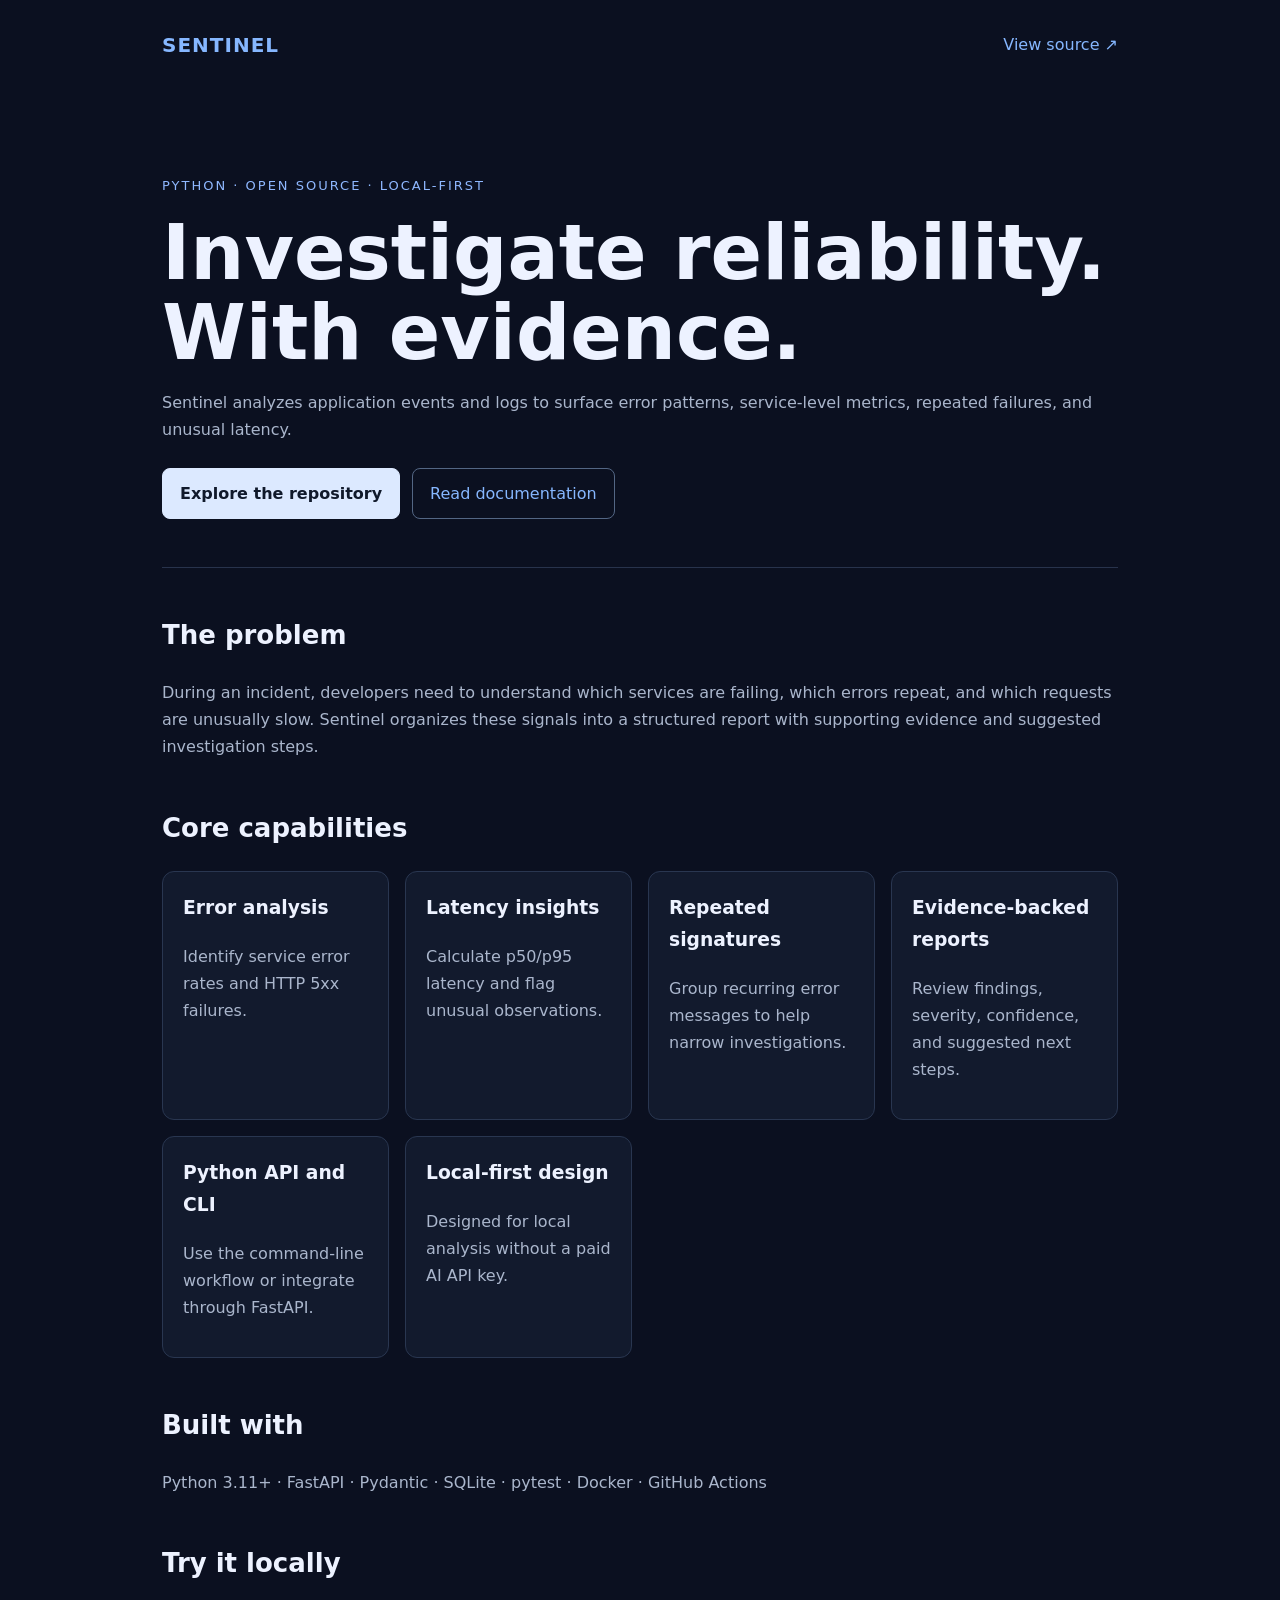
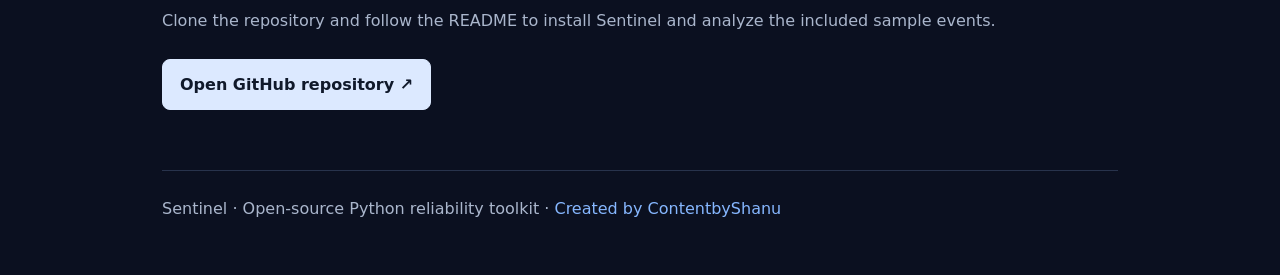
==== index.html @ b5597e2c "Add initial HTML structure for Sentinel application This file contains the complete HTML structure f" ====
<!DOCTYPE html>
<html lang="en">
<head>
  <meta charset="UTF-8">
  <meta name="viewport" content="width=device-width, initial-scale=1.0">
  <meta name="description" content="Sentinel is a local-first Python application reliability investigation toolkit.">
  <title>Sentinel — Reliability Investigator</title>
  <style>
    * { box-sizing: border-box; }
    body {
      margin: 0;
      font-family: Inter, system-ui, Arial, sans-serif;
      background: #0b1020;
      color: #edf2ff;
      line-height: 1.7;
    }
    .wrap { max-width: 1000px; margin: auto; padding: 28px 22px; }
    nav { display:flex; justify-content:space-between; align-items:center; gap:16px; }
    a { color:#86b7ff; text-decoration:none; }
    .brand { font-size:20px; font-weight:800; letter-spacing:1px; }
    .hero {
      margin-top:65px; padding:48px 0;
      border-bottom:1px solid #28334c;
    }
    .tag { color:#8fb8ff; font-size:13px; letter-spacing:2px; text-transform:uppercase; }
    h1 { font-size:clamp(42px, 8vw, 76px); line-height:1.05; margin:16px 0; }
    h2 { font-size:26px; margin-top:45px; }
    .muted { color:#aab6cc; }
    .actions { display:flex; flex-wrap:wrap; gap:12px; margin-top:25px; }
    .btn { padding:11px 17px; border-radius:8px; border:1px solid #536684; display:inline-block; }
    .primary { background:#dce9ff; color:#10192b; border-color:#dce9ff; font-weight:700; }
    .grid { display:grid; grid-template-columns:repeat(auto-fit,minmax(220px,1fr)); gap:16px; }
    .card { padding:20px; background:#121a2d; border:1px solid #293650; border-radius:12px; }
    .card h3 { margin-top:0; }
    code { color:#a9cbff; }
    footer { margin-top:60px; padding:24px 0; border-top:1px solid #28334c; color:#aab6cc; }
  </style>
</head>
<body>
  <div class="wrap">
    <nav>
      <a class="brand" href="#">SENTINEL</a>
      <a href="https://github.com/ContentbyShanu/sentinel-ai-reliability">View source ↗</a>
    </nav>

    <header class="hero">
      <div class="tag">Python · Open source · Local-first</div>
      <h1>Investigate reliability.<br>With evidence.</h1>
      <p class="muted">
        Sentinel analyzes application events and logs to surface error patterns,
        service-level metrics, repeated failures, and unusual latency.
      </p>
      <div class="actions">
        <a class="btn primary" href="https://github.com/ContentbyShanu/sentinel-ai-reliability">Explore the repository</a>
        <a class="btn" href="https://github.com/ContentbyShanu/sentinel-ai-reliability/blob/main/README.md">Read documentation</a>
      </div>
    </header>

    <section>
      <h2>The problem</h2>
      <p class="muted">
        During an incident, developers need to understand which services are failing,
        which errors repeat, and which requests are unusually slow. Sentinel organizes
        these signals into a structured report with supporting evidence and suggested
        investigation steps.
      </p>
    </section>

    <section>
      <h2>Core capabilities</h2>
      <div class="grid">
        <article class="card"><h3>Error analysis</h3><p class="muted">Identify service error rates and HTTP 5xx failures.</p></article>
        <article class="card"><h3>Latency insights</h3><p class="muted">Calculate p50/p95 latency and flag unusual observations.</p></article>
        <article class="card"><h3>Repeated signatures</h3><p class="muted">Group recurring error messages to help narrow investigations.</p></article>
        <article class="card"><h3>Evidence-backed reports</h3><p class="muted">Review findings, severity, confidence, and suggested next steps.</p></article>
        <article class="card"><h3>Python API and CLI</h3><p class="muted">Use the command-line workflow or integrate through FastAPI.</p></article>
        <article class="card"><h3>Local-first design</h3><p class="muted">Designed for local analysis without a paid AI API key.</p></article>
      </div>
    </section>

    <section>
      <h2>Built with</h2>
      <p class="muted">Python 3.11+ · FastAPI · Pydantic · SQLite · pytest · Docker · GitHub Actions</p>
      <h2>Try it locally</h2>
      <p class="muted">Clone the repository and follow the README to install Sentinel and analyze the included sample events.</p>
      <div class="actions">
        <a class="btn primary" href="https://github.com/ContentbyShanu/sentinel-ai-reliability">Open GitHub repository ↗</a>
      </div>
    </section>

    <footer>
      Sentinel · Open-source Python reliability toolkit ·
      <a href="https://github.com/ContentbyShanu">Created by ContentbyShanu</a>
    </footer>
  </div>
</body>
</html>
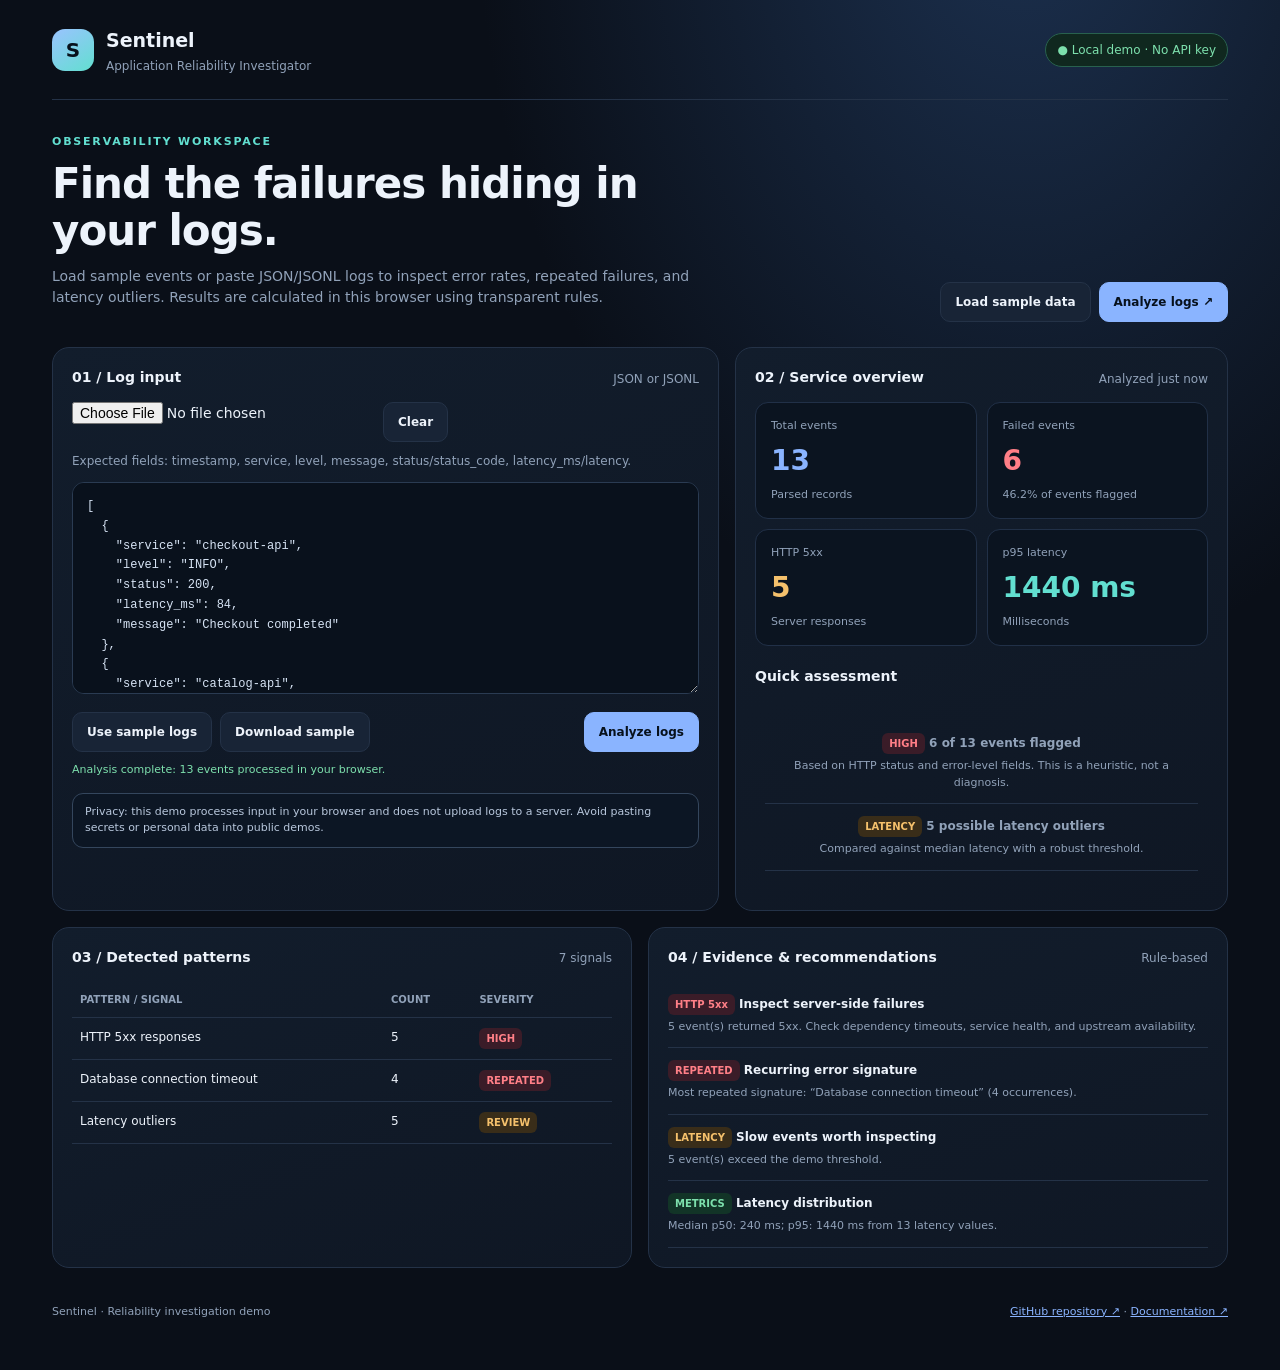
==== commit 05052ecf: "Refactor index.html for layout and style enhancements Updated HTML structure and styles for improved" ====
--- a/index.html
+++ b/index.html
@@ -1,98 +1,177 @@
 
-<!DOCTYPE html>
+<!doctype html>
 <html lang="en">
 <head>
-  <meta charset="UTF-8">
-  <meta name="viewport" content="width=device-width, initial-scale=1.0">
-  <meta name="description" content="Sentinel is a local-first Python application reliability investigation toolkit.">
-  <title>Sentinel — Reliability Investigator</title>
-  <style>
-    * { box-sizing: border-box; }
-    body {
-      margin: 0;
-      font-family: Inter, system-ui, Arial, sans-serif;
-      background: #0b1020;
-      color: #edf2ff;
-      line-height: 1.7;
-    }
-    .wrap { max-width: 1000px; margin: auto; padding: 28px 22px; }
-    nav { display:flex; justify-content:space-between; align-items:center; gap:16px; }
-    a { color:#86b7ff; text-decoration:none; }
-    .brand { font-size:20px; font-weight:800; letter-spacing:1px; }
-    .hero {
-      margin-top:65px; padding:48px 0;
-      border-bottom:1px solid #28334c;
-    }
-    .tag { color:#8fb8ff; font-size:13px; letter-spacing:2px; text-transform:uppercase; }
-    h1 { font-size:clamp(42px, 8vw, 76px); line-height:1.05; margin:16px 0; }
-    h2 { font-size:26px; margin-top:45px; }
-    .muted { color:#aab6cc; }
-    .actions { display:flex; flex-wrap:wrap; gap:12px; margin-top:25px; }
-    .btn { padding:11px 17px; border-radius:8px; border:1px solid #536684; display:inline-block; }
-    .primary { background:#dce9ff; color:#10192b; border-color:#dce9ff; font-weight:700; }
-    .grid { display:grid; grid-template-columns:repeat(auto-fit,minmax(220px,1fr)); gap:16px; }
-    .card { padding:20px; background:#121a2d; border:1px solid #293650; border-radius:12px; }
-    .card h3 { margin-top:0; }
-    code { color:#a9cbff; }
-    footer { margin-top:60px; padding:24px 0; border-top:1px solid #28334c; color:#aab6cc; }
-  </style>
+<meta charset="utf-8">
+<meta name="viewport" content="width=device-width,initial-scale=1">
+<meta name="description" content="Sentinel is a local-first reliability investigator for application logs, errors, and latency outliers.">
+<title>Sentinel — Reliability Investigator</title>
+<style>
+:root{--bg:#0a0f18;--panel:#111a28;--line:#243247;--text:#edf3fb;--muted:#91a2b9;--blue:#8ab4ff;--cyan:#62dfd0;--red:#ff7f87;--amber:#f5c16c;--green:#7de0ad}
+*{box-sizing:border-box}
+body{margin:0;background:radial-gradient(ellipse at 80% -10%,#1c3150 0,transparent 38%),var(--bg);color:var(--text);font:14px/1.5 system-ui,sans-serif}
+button,input,textarea{font:inherit}
+button{cursor:pointer}
+.wrap{max-width:1220px;margin:auto;padding:26px 22px 50px}
+.top,.hero,.panelhead,.actions,.footer{display:flex;justify-content:space-between;gap:14px;align-items:center}
+.top{padding-bottom:24px;border-bottom:1px solid var(--line)}
+.brand{display:flex;gap:12px;align-items:center}
+.mark{width:42px;height:42px;border-radius:13px;display:grid;place-items:center;background:linear-gradient(145deg,#9ac3ff,#62dfd0);color:#07111c;font-weight:900;font-size:20px}
+h1,h2,h3,p{margin-top:0}
+.brand h1{font-size:19px;margin:0}
+.brand p,.small,.hint{color:var(--muted);font-size:12px;margin:2px 0 0}
+.status{border:1px solid #28614e;background:#10281f;color:var(--green);padding:7px 11px;border-radius:99px;font-size:12px}
+.hero{padding:34px 0 25px;align-items:end}
+.eyebrow{color:var(--cyan);font-size:11px;text-transform:uppercase;letter-spacing:1.8px;font-weight:800}
+.hero h2{font-size:clamp(27px,4vw,42px);line-height:1.12;letter-spacing:-1px;margin:10px 0 12px;max-width:690px}
+.hero p{color:var(--muted);max-width:650px}
+.hero-actions,.inputbar,.actions .left{display:flex;gap:8px;flex-wrap:wrap}
+.btn{border:1px solid var(--line);background:#182436;color:var(--text);border-radius:10px;padding:10px 14px;font-weight:700;font-size:12px}
+.btn.primary{background:var(--blue);color:#07111c;border-color:var(--blue)}
+.grid{display:grid;grid-template-columns:minmax(0,1.15fr) minmax(300px,.85fr);gap:16px}
+.panel{border:1px solid var(--line);background:linear-gradient(160deg,#121d2c,#0f1724);border-radius:17px;padding:19px;min-width:0;margin-bottom:16px}
+.panelhead{margin-bottom:14px}
+.panelhead h3{font-size:14px;margin:0}
+.editor{width:100%;min-height:212px;resize:vertical;border:1px solid #2a3b52;background:#09111c;color:#d7e4f5;border-radius:12px;padding:14px;font:12px/1.65 monospace}
+.hint{margin:10px 0 12px}
+.actions{margin-top:12px;flex-wrap:wrap}
+.metrics{display:grid;grid-template-columns:repeat(2,minmax(0,1fr));gap:10px}
+.metric{background:#0b1420;border:1px solid #213047;border-radius:13px;padding:15px}
+.label,.sub{font-size:11px;color:var(--muted)}
+.num{font-size:28px;font-weight:750;margin:5px 0}
+.blue{color:var(--blue)}.red{color:var(--red)}.cyan{color:var(--cyan)}.amber{color:var(--amber)}.green{color:var(--green)}
+.below{display:grid;grid-template-columns:1fr 1fr;gap:16px}
+table{width:100%;border-collapse:collapse;font-size:12px}
+th,td{text-align:left;padding:10px 8px;border-bottom:1px solid #243247;vertical-align:top}
+th{color:var(--muted);font-size:10px;text-transform:uppercase}
+.pill{display:inline-block;padding:3px 7px;border-radius:6px;font-size:10px;font-weight:800}
+.error{background:#3a1c28;color:var(--red)}.warn{background:#392d19;color:var(--amber)}.ok{background:#123427;color:var(--green)}
+.empty{padding:20px 10px;text-align:center;color:var(--muted);font-size:12px}
+.finding{padding:12px 0;border-bottom:1px solid #243247}
+.finding strong{font-size:12px;display:block;margin-bottom:4px}
+.finding p{margin:0;color:var(--muted);font-size:11px}
+.notice{border:1px solid #34465d;background:#0c1624;color:#b8c7dc;border-radius:11px;padding:10px 12px;font-size:11px;margin-top:14px}
+.toast{color:var(--green);font-size:11px;min-height:16px;margin-top:10px}
+.footer{padding-top:20px;color:var(--muted);font-size:11px;flex-wrap:wrap}
+.footer a{color:var(--blue)}
+@media(max-width:800px){.hero{display:block}.hero-actions{margin-top:18px}.grid,.below{grid-template-columns:1fr}.wrap{padding:18px 13px}.panel{padding:15px}}
+</style>
 </head>
 <body>
-  <div class="wrap">
-    <nav>
-      <a class="brand" href="#">SENTINEL</a>
-      <a href="https://github.com/ContentbyShanu/sentinel-ai-reliability">View source ↗</a>
-    </nav>
+<div class="wrap">
+<header class="top">
+  <div class="brand"><div class="mark">S</div><div><h1>Sentinel</h1><p>Application Reliability Investigator</p></div></div>
+  <div class="status">● Local demo · No API key</div>
+</header>
 
-    <header class="hero">
-      <div class="tag">Python · Open source · Local-first</div>
-      <h1>Investigate reliability.<br>With evidence.</h1>
-      <p class="muted">
-        Sentinel analyzes application events and logs to surface error patterns,
-        service-level metrics, repeated failures, and unusual latency.
-      </p>
-      <div class="actions">
-        <a class="btn primary" href="https://github.com/ContentbyShanu/sentinel-ai-reliability">Explore the repository</a>
-        <a class="btn" href="https://github.com/ContentbyShanu/sentinel-ai-reliability/blob/main/README.md">Read documentation</a>
-      </div>
-    </header>
+<section class="hero">
+  <div><div class="eyebrow">Observability workspace</div>
+  <h2>Find the failures hiding in your logs.</h2>
+  <p>Load sample events or paste JSON/JSONL logs to inspect error rates, repeated failures, and latency outliers. Results are calculated in this browser using transparent rules.</p></div>
+  <div class="hero-actions"><button class="btn" id="sampleTop">Load sample data</button><button class="btn primary" id="analyzeTop">Analyze logs ↗</button></div>
+</section>
 
-    <section>
-      <h2>The problem</h2>
-      <p class="muted">
-        During an incident, developers need to understand which services are failing,
-        which errors repeat, and which requests are unusually slow. Sentinel organizes
-        these signals into a structured report with supporting evidence and suggested
-        investigation steps.
-      </p>
-    </section>
+<section class="grid">
+<div class="panel">
+  <div class="panelhead"><h3>01 / Log input</h3><span class="small">JSON or JSONL</span></div>
+  <div class="inputbar"><input type="file" id="fileInput" accept=".json,.jsonl,.txt,application/json,text/plain"><button class="btn" id="clearBtn">Clear</button></div>
+  <p class="hint">Expected fields: timestamp, service, level, message, status/status_code, latency_ms/latency.</p>
+  <textarea class="editor" id="logInput" spellcheck="false" placeholder="Paste JSON array or one JSON event per line..."></textarea>
+  <div class="actions"><div class="left"><button class="btn" id="sampleBtn">Use sample logs</button><button class="btn" id="downloadInput">Download sample</button></div><button class="btn primary" id="analyzeBtn">Analyze logs</button></div>
+  <div class="toast" id="toast" aria-live="polite"></div>
+  <div class="notice">Privacy: this demo processes input in your browser and does not upload logs to a server. Avoid pasting secrets or personal data into public demos.</div>
+</div>
 
-    <section>
-      <h2>Core capabilities</h2>
-      <div class="grid">
-        <article class="card"><h3>Error analysis</h3><p class="muted">Identify service error rates and HTTP 5xx failures.</p></article>
-        <article class="card"><h3>Latency insights</h3><p class="muted">Calculate p50/p95 latency and flag unusual observations.</p></article>
-        <article class="card"><h3>Repeated signatures</h3><p class="muted">Group recurring error messages to help narrow investigations.</p></article>
-        <article class="card"><h3>Evidence-backed reports</h3><p class="muted">Review findings, severity, confidence, and suggested next steps.</p></article>
-        <article class="card"><h3>Python API and CLI</h3><p class="muted">Use the command-line workflow or integrate through FastAPI.</p></article>
-        <article class="card"><h3>Local-first design</h3><p class="muted">Designed for local analysis without a paid AI API key.</p></article>
-      </div>
-    </section>
+<div class="panel">
+  <div class="panelhead"><h3>02 / Service overview</h3><span class="small" id="runLabel">Waiting for analysis</span></div>
+  <div class="metrics">
+    <div class="metric"><div class="label">Total events</div><div class="num blue" id="mTotal">—</div><div class="sub">Parsed records</div></div>
+    <div class="metric"><div class="label">Failed events</div><div class="num red" id="mFailed">—</div><div class="sub" id="mFailRate">Error / failed status</div></div>
+    <div class="metric"><div class="label">HTTP 5xx</div><div class="num amber" id="m5xx">—</div><div class="sub">Server responses</div></div>
+    <div class="metric"><div class="label">p95 latency</div><div class="num cyan" id="mP95">—</div><div class="sub">Milliseconds</div></div>
+  </div>
+  <div class="panelhead" style="margin-top:20px"><h3>Quick assessment</h3></div>
+  <div id="assessment" class="empty">Load logs and run analysis.</div>
+</div>
+</section>
 
-    <section>
-      <h2>Built with</h2>
-      <p class="muted">Python 3.11+ · FastAPI · Pydantic · SQLite · pytest · Docker · GitHub Actions</p>
-      <h2>Try it locally</h2>
-      <p class="muted">Clone the repository and follow the README to install Sentinel and analyze the included sample events.</p>
-      <div class="actions">
-        <a class="btn primary" href="https://github.com/ContentbyShanu/sentinel-ai-reliability">Open GitHub repository ↗</a>
-      </div>
-    </section>
+<section class="below">
+<div class="panel"><div class="panelhead"><h3>03 / Detected patterns</h3><span class="small" id="patternCount">0 findings</span></div>
+<div style="overflow:auto"><table><thead><tr><th>Pattern / signal</th><th>Count</th><th>Severity</th></tr></thead><tbody id="patternRows"><tr><td colspan="3" class="empty">No analysis yet.</td></tr></tbody></table></div></div>
+<div class="panel"><div class="panelhead"><h3>04 / Evidence & recommendations</h3><span class="small">Rule-based</span></div><div id="findings"><div class="empty">Analysis evidence will appear here.</div></div></div>
+</section>
 
-    <footer>
-      Sentinel · Open-source Python reliability toolkit ·
-      <a href="https://github.com/ContentbyShanu">Created by ContentbyShanu</a>
-    </footer>
-  </div>
+<footer class="footer"><span>Sentinel · Reliability investigation demo</span><span><a href="https://github.com/ContentbyShanu/sentinel-ai-reliability" target="_blank" rel="noopener">GitHub repository ↗</a> · <a href="https://github.com/ContentbyShanu/sentinel-ai-reliability#readme" target="_blank" rel="noopener">Documentation ↗</a></span></footer>
+</div>
+
+<script>
+const sample=[
+{service:"checkout-api",level:"INFO",status:200,latency_ms:84,message:"Checkout completed"},
+{service:"catalog-api",level:"INFO",status:200,latency_ms:112,message:"Product list returned"},
+{service:"checkout-api",level:"ERROR",status:500,latency_ms:980,message:"Database connection timeout"},
+{service:"checkout-api",level:"ERROR",status:500,latency_ms:1040,message:"Database connection timeout"},
+{service:"checkout-api",level:"ERROR",status:503,latency_ms:1300,message:"Database connection timeout"},
+{service:"payment-api",level:"WARN",status:429,latency_ms:240,message:"Payment provider rate limited"},
+{service:"catalog-api",level:"INFO",status:200,latency_ms:96,message:"Product list returned"},
+{service:"search-api",level:"ERROR",status:502,latency_ms:1650,message:"Upstream search unavailable"},
+{service:"catalog-api",level:"INFO",status:200,latency_ms:108,message:"Product list returned"},
+{service:"checkout-api",level:"ERROR",status:500,latency_ms:990,message:"Database connection timeout"},
+{service:"payment-api",level:"INFO",status:200,latency_ms:180,message:"Payment accepted"},
+{service:"search-api",level:"INFO",status:200,latency_ms:95,message:"Search completed"},
+{service:"checkout-api",level:"INFO",status:200,latency_ms:870,message:"Checkout completed"}
+];
+const $=id=>document.getElementById(id);
+const esc=s=>String(s??"").replace(/[&<>"']/g,c=>({"&":"&amp;","<":"&lt;",">":"&gt;",'"':"&quot;","'":"&#39;"}[c]));
+function loadSample(){ $("logInput").value=JSON.stringify(sample,null,2);$("toast").textContent="Sample logs loaded. Click Analyze logs."; }
+function parseLogs(raw){
+ const t=raw.trim();if(!t)throw Error("Add logs or load sample data first.");
+ try{const x=JSON.parse(t);if(Array.isArray(x))return x;if(x&&Array.isArray(x.events))return x.events;if(x&&typeof x==="object")return [x];}catch{}
+ return t.split(/\r?\n/).filter(Boolean).map((line,i)=>{try{return JSON.parse(line)}catch{throw Error("Invalid JSON on line "+(i+1))}});
+}
+function val(o,keys){for(const k of keys){if(o[k]!==undefined&&o[k]!==null&&o[k]!==""&&Number.isFinite(Number(o[k])))return Number(o[k]);}return null}
+function status(o){return val(o,["status","status_code","http_status","statusCode"])}
+function latency(o){return val(o,["latency_ms","duration_ms","response_time_ms","latency","duration"])}
+function message(o){return String(o.message||o.msg||o.error||o.event||"Unspecified event").trim()}
+function quantile(a,q){if(!a.length)return null;const s=[...a].sort((x,y)=>x-y),p=(s.length-1)*q,l=Math.floor(p),h=Math.ceil(p);return s[l]+(s[h]-s[l])*(p-l)}
+function analyze(){
+ try{
+ const logs=parseLogs($("logInput").value);
+ if(!logs.length||logs.some(o=>!o||typeof o!=="object"||Array.isArray(o)))throw Error("Each log event must be a JSON object.");
+ const failed=logs.filter(o=>{const s=status(o);return(s!==null&&s>=400)||/\b(error|fatal|critical)\b/i.test(String(o.level||o.severity||""))||o.error===true});
+ const five=logs.filter(o=>{const s=status(o);return s!==null&&s>=500});
+ const lats=logs.map(latency).filter(x=>x!==null&&x>=0);
+ const p50=quantile(lats,.5),p95=quantile(lats,.95),mad=lats.length?quantile(lats.map(x=>Math.abs(x-p50)),.5):null;
+ const outliers=mad===null?[]:logs.filter(o=>{const l=latency(o);return l!==null&&l>p50+Math.max(3*1.4826*mad,p50*.5,100)});
+ const groups={};failed.forEach(o=>{const k=message(o).replace(/\b\d+\b/g,"#").slice(0,100);groups[k]=(groups[k]||0)+1});
+ const repeats=Object.entries(groups).filter(([,n])=>n>1).sort((a,b)=>b[1]-a[1]);
+ $("mTotal").textContent=logs.length;$("mFailed").textContent=failed.length;$("mFailRate").textContent=(failed.length/logs.length*100).toFixed(1)+"% of events flagged";
+ $("m5xx").textContent=five.length;$("mP95").textContent=p95===null?"N/A":Math.round(p95)+" ms";$("runLabel").textContent="Analyzed just now";
+ const signals=repeats.length+outliers.length+(five.length?1:0);$("patternCount").textContent=signals+" signals";
+ let assess=[];
+ assess.push(failed.length?`<div class="finding"><strong><span class="pill ${failed.length/logs.length>=.1?"error":"warn"}">${failed.length/logs.length>=.1?"HIGH":"REVIEW"}</span> ${failed.length} of ${logs.length} events flagged</strong><p>Based on HTTP status and error-level fields. This is a heuristic, not a diagnosis.</p></div>`:'<div class="finding"><strong><span class="pill ok">CLEAR</span> No obvious failed events</strong><p>No HTTP error statuses or error-level events detected.</p></div>');
+ if(outliers.length)assess.push(`<div class="finding"><strong><span class="pill warn">LATENCY</span> ${outliers.length} possible latency outliers</strong><p>Compared against median latency with a robust threshold.</p></div>`);
+ $("assessment").innerHTML=assess.join("");
+ let rows=[];
+ if(five.length)rows.push(`<tr><td>HTTP 5xx responses</td><td>${five.length}</td><td><span class="pill error">HIGH</span></td></tr>`);
+ repeats.slice(0,5).forEach(([k,n])=>rows.push(`<tr><td>${esc(k)}</td><td>${n}</td><td><span class="pill error">REPEATED</span></td></tr>`));
+ if(outliers.length)rows.push(`<tr><td>Latency outliers</td><td>${outliers.length}</td><td><span class="pill warn">REVIEW</span></td></tr>`);
+ if(!rows.length)rows.push('<tr><td colspan="3" class="empty">No patterns flagged.</td></tr>');
+ $("patternRows").innerHTML=rows.join("");
+ let findings=[];
+ if(five.length)findings.push(`<div class="finding"><strong><span class="pill error">HTTP 5xx</span> Inspect server-side failures</strong><p>${five.length} event(s) returned 5xx. Check dependency timeouts, service health, and upstream availability.</p></div>`);
+ if(repeats.length)findings.push(`<div class="finding"><strong><span class="pill error">REPEATED</span> Recurring error signature</strong><p>Most repeated signature: “${esc(repeats[0][0])}” (${repeats[0][1]} occurrences).</p></div>`);
+ if(outliers.length)findings.push(`<div class="finding"><strong><span class="pill warn">LATENCY</span> Slow events worth inspecting</strong><p>${outliers.length} event(s) exceed the demo threshold.</p></div>`);
+ if(lats.length)findings.push(`<div class="finding"><strong><span class="pill ok">METRICS</span> Latency distribution</strong><p>Median p50: ${Math.round(p50)} ms; p95: ${Math.round(p95)} ms from ${lats.length} latency values.</p></div>`);
+ if(!findings.length)findings.push('<div class="finding"><strong>No findings generated</strong><p>Try sample logs or include status and latency fields.</p></div>');
+ $("findings").innerHTML=findings.join("");$("toast").textContent=`Analysis complete: ${logs.length} events processed in your browser.`;
+ }catch(e){$("toast").textContent=e.message}
+}
+$("sampleBtn").onclick=loadSample;$("sampleTop").onclick=loadSample;
+$("analyzeBtn").onclick=analyze;$("analyzeTop").onclick=()=>{document.querySelector(".grid").scrollIntoView({behavior:"smooth"});analyze()};
+$("clearBtn").onclick=()=>{$("logInput").value="";$("toast").textContent="Input cleared."};
+$("fileInput").addEventListener("change",async e=>{const f=e.target.files[0];if(!f)return;try{$("logInput").value=await f.text();$("toast").textContent=`Loaded ${f.name}. Click Analyze logs.`}catch{$("toast").textContent="Could not read selected file."}});
+$("downloadInput").onclick=()=>{const blob=new Blob([JSON.stringify(sample,null,2)],{type:"application/json"}),a=document.createElement("a");a.href=URL.createObjectURL(blob);a.download="sentinel-sample-logs.json";a.click();URL.revokeObjectURL(a.href)};
+loadSample();analyze();
+</script>
 </body>
 </html>
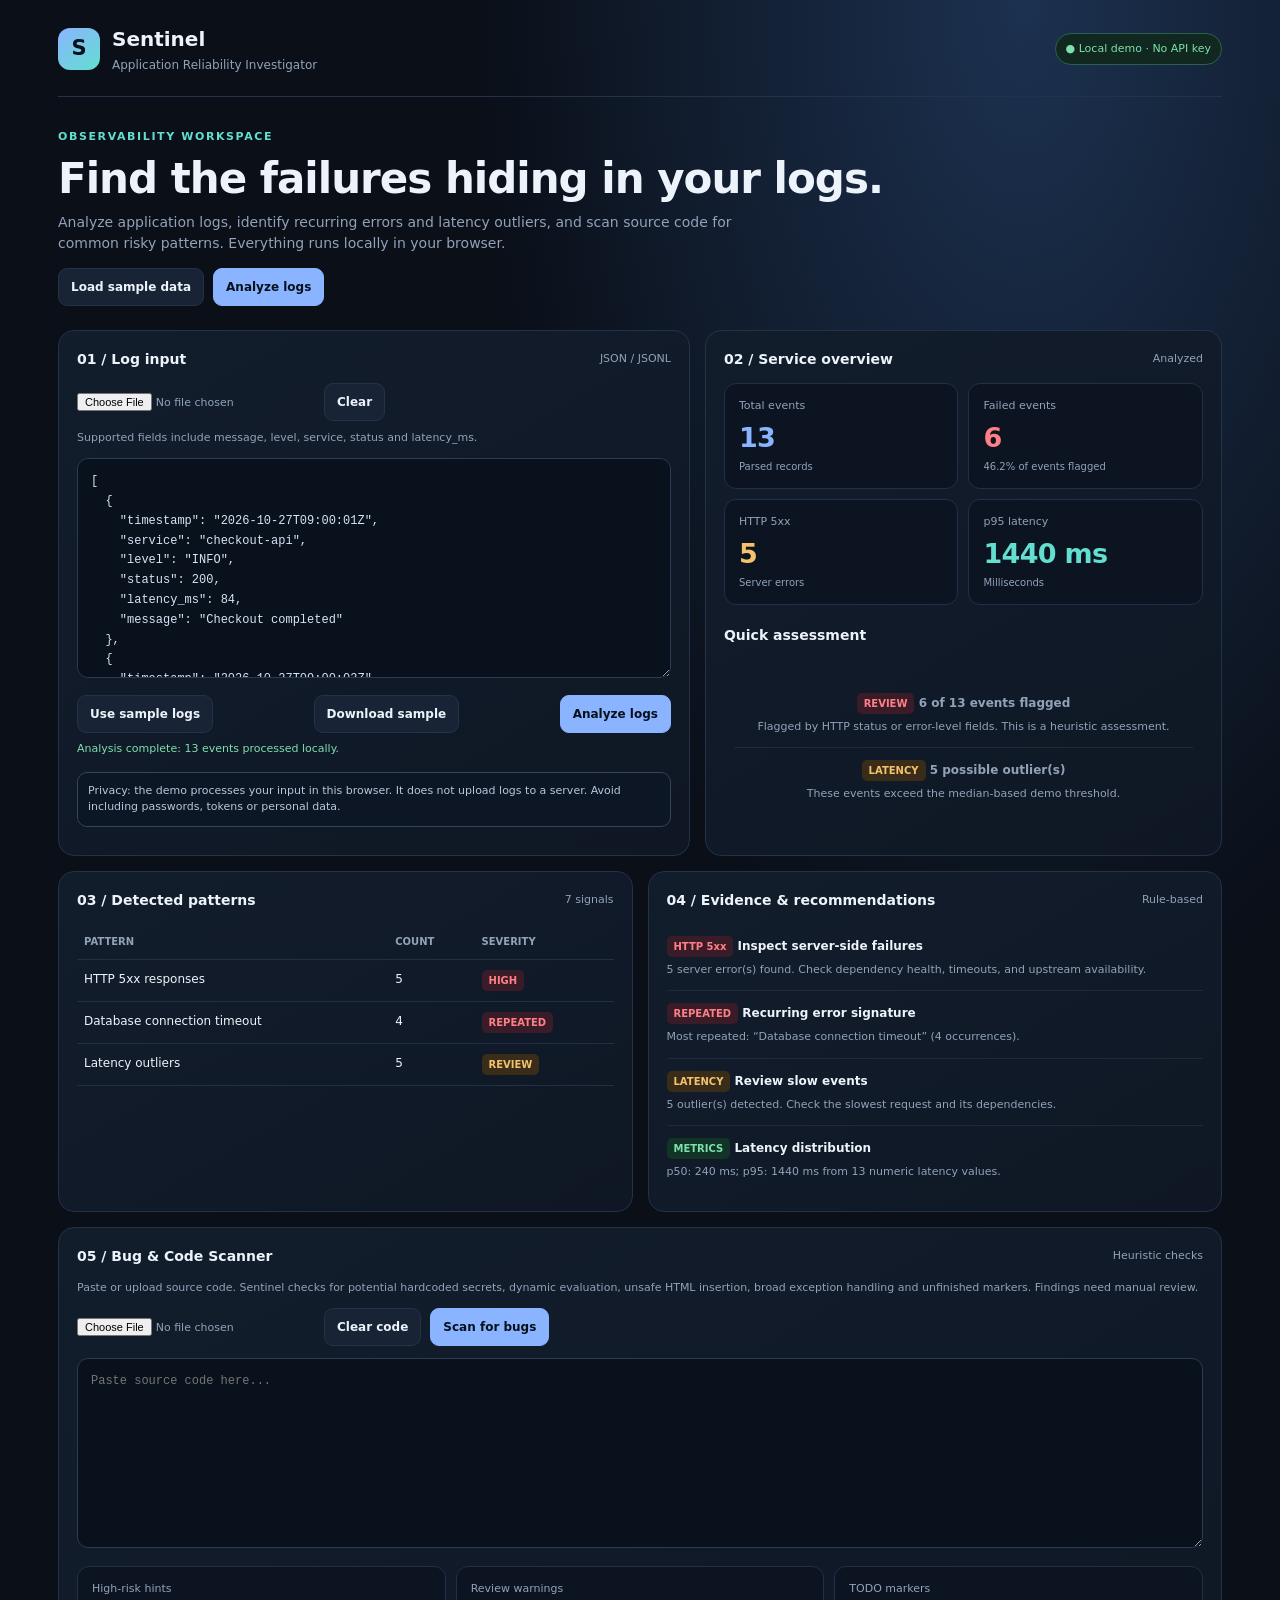
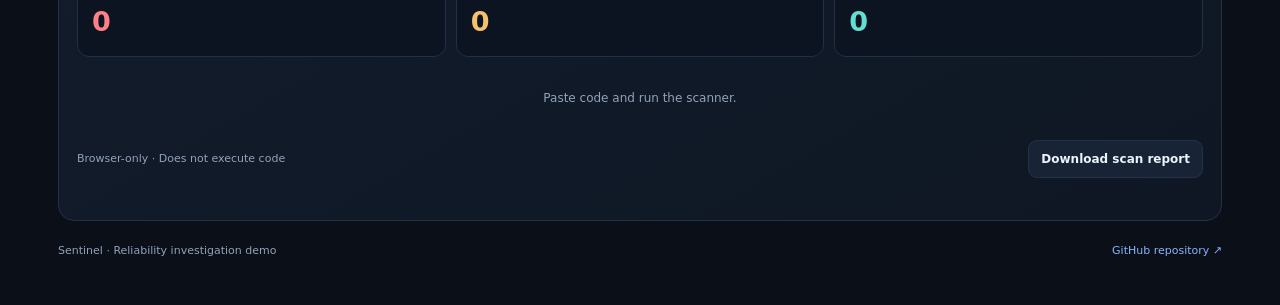
==== commit 69a18d00: "Update print statement from 'Hello' to 'Goodbye'" ====
--- a/index.html
+++ b/index.html
@@ -1,177 +1,211 @@
-
+ 
 <!doctype html>
 <html lang="en">
 <head>
 <meta charset="utf-8">
 <meta name="viewport" content="width=device-width,initial-scale=1">
-<meta name="description" content="Sentinel is a local-first reliability investigator for application logs, errors, and latency outliers.">
+<meta name="description" content="Sentinel application reliability investigator and code scanner">
 <title>Sentinel — Reliability Investigator</title>
 <style>
 :root{--bg:#0a0f18;--panel:#111a28;--line:#243247;--text:#edf3fb;--muted:#91a2b9;--blue:#8ab4ff;--cyan:#62dfd0;--red:#ff7f87;--amber:#f5c16c;--green:#7de0ad}
-*{box-sizing:border-box}
-body{margin:0;background:radial-gradient(ellipse at 80% -10%,#1c3150 0,transparent 38%),var(--bg);color:var(--text);font:14px/1.5 system-ui,sans-serif}
-button,input,textarea{font:inherit}
-button{cursor:pointer}
-.wrap{max-width:1220px;margin:auto;padding:26px 22px 50px}
-.top,.hero,.panelhead,.actions,.footer{display:flex;justify-content:space-between;gap:14px;align-items:center}
-.top{padding-bottom:24px;border-bottom:1px solid var(--line)}
-.brand{display:flex;gap:12px;align-items:center}
-.mark{width:42px;height:42px;border-radius:13px;display:grid;place-items:center;background:linear-gradient(145deg,#9ac3ff,#62dfd0);color:#07111c;font-weight:900;font-size:20px}
-h1,h2,h3,p{margin-top:0}
-.brand h1{font-size:19px;margin:0}
-.brand p,.small,.hint{color:var(--muted);font-size:12px;margin:2px 0 0}
-.status{border:1px solid #28614e;background:#10281f;color:var(--green);padding:7px 11px;border-radius:99px;font-size:12px}
-.hero{padding:34px 0 25px;align-items:end}
-.eyebrow{color:var(--cyan);font-size:11px;text-transform:uppercase;letter-spacing:1.8px;font-weight:800}
-.hero h2{font-size:clamp(27px,4vw,42px);line-height:1.12;letter-spacing:-1px;margin:10px 0 12px;max-width:690px}
-.hero p{color:var(--muted);max-width:650px}
-.hero-actions,.inputbar,.actions .left{display:flex;gap:8px;flex-wrap:wrap}
-.btn{border:1px solid var(--line);background:#182436;color:var(--text);border-radius:10px;padding:10px 14px;font-weight:700;font-size:12px}
-.btn.primary{background:var(--blue);color:#07111c;border-color:var(--blue)}
-.grid{display:grid;grid-template-columns:minmax(0,1.15fr) minmax(300px,.85fr);gap:16px}
-.panel{border:1px solid var(--line);background:linear-gradient(160deg,#121d2c,#0f1724);border-radius:17px;padding:19px;min-width:0;margin-bottom:16px}
-.panelhead{margin-bottom:14px}
-.panelhead h3{font-size:14px;margin:0}
-.editor{width:100%;min-height:212px;resize:vertical;border:1px solid #2a3b52;background:#09111c;color:#d7e4f5;border-radius:12px;padding:14px;font:12px/1.65 monospace}
-.hint{margin:10px 0 12px}
-.actions{margin-top:12px;flex-wrap:wrap}
-.metrics{display:grid;grid-template-columns:repeat(2,minmax(0,1fr));gap:10px}
-.metric{background:#0b1420;border:1px solid #213047;border-radius:13px;padding:15px}
-.label,.sub{font-size:11px;color:var(--muted)}
-.num{font-size:28px;font-weight:750;margin:5px 0}
-.blue{color:var(--blue)}.red{color:var(--red)}.cyan{color:var(--cyan)}.amber{color:var(--amber)}.green{color:var(--green)}
-.below{display:grid;grid-template-columns:1fr 1fr;gap:16px}
-table{width:100%;border-collapse:collapse;font-size:12px}
-th,td{text-align:left;padding:10px 8px;border-bottom:1px solid #243247;vertical-align:top}
-th{color:var(--muted);font-size:10px;text-transform:uppercase}
-.pill{display:inline-block;padding:3px 7px;border-radius:6px;font-size:10px;font-weight:800}
-.error{background:#3a1c28;color:var(--red)}.warn{background:#392d19;color:var(--amber)}.ok{background:#123427;color:var(--green)}
-.empty{padding:20px 10px;text-align:center;color:var(--muted);font-size:12px}
-.finding{padding:12px 0;border-bottom:1px solid #243247}
-.finding strong{font-size:12px;display:block;margin-bottom:4px}
-.finding p{margin:0;color:var(--muted);font-size:11px}
-.notice{border:1px solid #34465d;background:#0c1624;color:#b8c7dc;border-radius:11px;padding:10px 12px;font-size:11px;margin-top:14px}
-.toast{color:var(--green);font-size:11px;min-height:16px;margin-top:10px}
-.footer{padding-top:20px;color:var(--muted);font-size:11px;flex-wrap:wrap}
-.footer a{color:var(--blue)}
-@media(max-width:800px){.hero{display:block}.hero-actions{margin-top:18px}.grid,.below{grid-template-columns:1fr}.wrap{padding:18px 13px}.panel{padding:15px}}
+*{box-sizing:border-box}body{margin:0;background:radial-gradient(ellipse at 80% 0,#1c3150,transparent 38%),var(--bg);color:var(--text);font:14px/1.5 system-ui,-apple-system,"Segoe UI",sans-serif}
+button,input,textarea{font:inherit}button{cursor:pointer}.wrap{max-width:1200px;margin:auto;padding:24px 18px 45px}
+.top{display:flex;justify-content:space-between;align-items:center;gap:12px;border-bottom:1px solid var(--line);padding-bottom:22px}
+.brand{display:flex;align-items:center;gap:12px}.mark{width:42px;height:42px;display:grid;place-items:center;border-radius:12px;background:linear-gradient(145deg,var(--blue),var(--cyan));color:#08111c;font-size:21px;font-weight:900}
+h1,h2,h3,p{margin-top:0}.brand h1{font-size:20px;margin:0}.brand p{font-size:12px;color:var(--muted);margin:2px 0 0}
+.status{border:1px solid #28614e;background:#10281f;color:var(--green);padding:7px 10px;border-radius:99px;font-size:11px}
+.hero{padding:32px 0 24px}.eyebrow{color:var(--cyan);font-size:11px;text-transform:uppercase;letter-spacing:1.6px;font-weight:800}
+.hero h2{font-size:clamp(28px,4vw,42px);line-height:1.15;letter-spacing:-1px;margin:9px 0}.hero p{color:var(--muted);max-width:680px}
+.panel{background:linear-gradient(150deg,#121d2c,#0f1724);border:1px solid var(--line);border-radius:16px;padding:18px;min-width:0}
+.grid{display:grid;grid-template-columns:1.1fr .9fr;gap:15px}.below{display:grid;grid-template-columns:1fr 1fr;gap:15px;margin-top:15px}
+.panelhead{display:flex;justify-content:space-between;align-items:center;gap:10px;margin-bottom:13px}.panelhead h3{font-size:14px;margin:0}.small,.hint{font-size:11px;color:var(--muted)}
+.btn{border:1px solid var(--line);background:#182436;color:var(--text);border-radius:9px;padding:9px 12px;font-size:12px;font-weight:700}.btn.primary{background:var(--blue);border-color:var(--blue);color:#07111c}
+.btn:hover{filter:brightness(1.08)}.editor{width:100%;min-height:220px;resize:vertical;border:1px solid #2a3b52;background:#09111c;color:#d7e4f5;border-radius:11px;padding:13px;font:12px/1.65 ui-monospace,Consolas,monospace;outline:none}.editor:focus{border-color:var(--blue)}
+.actions,.filebar{display:flex;justify-content:space-between;align-items:center;gap:9px;flex-wrap:wrap;margin-top:11px}.filebar{justify-content:flex-start}.filebar input{max-width:100%;font-size:11px;color:var(--muted)}.hint{margin:9px 0 12px}
+.metrics{display:grid;grid-template-columns:repeat(2,minmax(0,1fr));gap:10px}.metric{background:#0b1420;border:1px solid #213047;border-radius:12px;padding:14px}.label{font-size:11px;color:var(--muted)}.num{font-size:27px;font-weight:800;letter-spacing:-.7px;margin-top:4px}.sub{font-size:10px;color:var(--muted)}
+.red{color:var(--red)}.blue{color:var(--blue)}.cyan{color:var(--cyan)}.amber{color:var(--amber)}.green{color:var(--green)}
+.notice{border:1px solid #34465d;background:#0c1624;color:#b8c7dc;border-radius:10px;padding:10px;margin-top:14px;font-size:11px}
+.empty{padding:22px 10px;text-align:center;color:var(--muted);font-size:12px}.finding{padding:12px 0;border-bottom:1px solid #1d2a3c}.finding:last-child{border-bottom:0}.finding strong{font-size:12px;display:block;margin-bottom:5px}.finding p{margin:0;color:var(--muted);font-size:11px;overflow-wrap:anywhere}
+.pill{display:inline-block;padding:3px 7px;border-radius:5px;font-size:10px;font-weight:800}.error{background:#3a1c28;color:var(--red)}.warn{background:#392d19;color:var(--amber)}.ok{background:#123427;color:var(--green)}
+table{width:100%;border-collapse:collapse;font-size:12px}th,td{text-align:left;padding:10px 7px;border-bottom:1px solid #213047;vertical-align:top}th{font-size:10px;color:var(--muted);text-transform:uppercase}td{overflow-wrap:anywhere}
+.toast{font-size:11px;color:var(--green);margin-top:8px;min-height:16px}.footer{display:flex;justify-content:space-between;gap:12px;flex-wrap:wrap;color:var(--muted);font-size:11px;padding-top:22px}.footer a{color:var(--blue);text-decoration:none}
+@media(max-width:760px){.grid,.below{grid-template-columns:1fr}.wrap{padding:16px 12px 30px}.panel{padding:14px}.hero h2{font-size:32px}}
 </style>
 </head>
 <body>
 <div class="wrap">
 <header class="top">
-  <div class="brand"><div class="mark">S</div><div><h1>Sentinel</h1><p>Application Reliability Investigator</p></div></div>
-  <div class="status">● Local demo · No API key</div>
+<div class="brand"><div class="mark">S</div><div><h1>Sentinel</h1><p>Application Reliability Investigator</p></div></div>
+<div class="status">● Local demo · No API key</div>
 </header>
 
 <section class="hero">
-  <div><div class="eyebrow">Observability workspace</div>
-  <h2>Find the failures hiding in your logs.</h2>
-  <p>Load sample events or paste JSON/JSONL logs to inspect error rates, repeated failures, and latency outliers. Results are calculated in this browser using transparent rules.</p></div>
-  <div class="hero-actions"><button class="btn" id="sampleTop">Load sample data</button><button class="btn primary" id="analyzeTop">Analyze logs ↗</button></div>
+<div class="eyebrow">Observability workspace</div>
+<h2>Find the failures hiding in your logs.</h2>
+<p>Analyze application logs, identify recurring errors and latency outliers, and scan source code for common risky patterns. Everything runs locally in your browser.</p>
+<div class="actions" style="justify-content:flex-start">
+<button class="btn" id="sampleTop">Load sample data</button>
+<button class="btn primary" id="analyzeTop">Analyze logs</button>
+</div>
 </section>
 
 <section class="grid">
 <div class="panel">
-  <div class="panelhead"><h3>01 / Log input</h3><span class="small">JSON or JSONL</span></div>
-  <div class="inputbar"><input type="file" id="fileInput" accept=".json,.jsonl,.txt,application/json,text/plain"><button class="btn" id="clearBtn">Clear</button></div>
-  <p class="hint">Expected fields: timestamp, service, level, message, status/status_code, latency_ms/latency.</p>
-  <textarea class="editor" id="logInput" spellcheck="false" placeholder="Paste JSON array or one JSON event per line..."></textarea>
-  <div class="actions"><div class="left"><button class="btn" id="sampleBtn">Use sample logs</button><button class="btn" id="downloadInput">Download sample</button></div><button class="btn primary" id="analyzeBtn">Analyze logs</button></div>
-  <div class="toast" id="toast" aria-live="polite"></div>
-  <div class="notice">Privacy: this demo processes input in your browser and does not upload logs to a server. Avoid pasting secrets or personal data into public demos.</div>
+<div class="panelhead"><h3>01 / Log input</h3><span class="small">JSON / JSONL</span></div>
+<div class="filebar"><input type="file" id="logFile" accept=".json,.jsonl,.txt"><button class="btn" id="clearLogs">Clear</button></div>
+<p class="hint">Supported fields include message, level, service, status and latency_ms.</p>
+<textarea id="logInput" class="editor" spellcheck="false" aria-label="Log input" placeholder="Paste a JSON array or one JSON event per line"></textarea>
+<div class="actions"><button class="btn" id="sampleBtn">Use sample logs</button><button class="btn" id="downloadSample">Download sample</button><button class="btn primary" id="analyzeBtn">Analyze logs</button></div>
+<div class="toast" id="logToast" aria-live="polite"></div>
+<div class="notice">Privacy: the demo processes your input in this browser. It does not upload logs to a server. Avoid including passwords, tokens or personal data.</div>
 </div>
 
 <div class="panel">
-  <div class="panelhead"><h3>02 / Service overview</h3><span class="small" id="runLabel">Waiting for analysis</span></div>
-  <div class="metrics">
-    <div class="metric"><div class="label">Total events</div><div class="num blue" id="mTotal">—</div><div class="sub">Parsed records</div></div>
-    <div class="metric"><div class="label">Failed events</div><div class="num red" id="mFailed">—</div><div class="sub" id="mFailRate">Error / failed status</div></div>
-    <div class="metric"><div class="label">HTTP 5xx</div><div class="num amber" id="m5xx">—</div><div class="sub">Server responses</div></div>
-    <div class="metric"><div class="label">p95 latency</div><div class="num cyan" id="mP95">—</div><div class="sub">Milliseconds</div></div>
-  </div>
-  <div class="panelhead" style="margin-top:20px"><h3>Quick assessment</h3></div>
-  <div id="assessment" class="empty">Load logs and run analysis.</div>
+<div class="panelhead"><h3>02 / Service overview</h3><span class="small" id="runLabel">Waiting</span></div>
+<div class="metrics">
+<div class="metric"><div class="label">Total events</div><div class="num blue" id="total">—</div><div class="sub">Parsed records</div></div>
+<div class="metric"><div class="label">Failed events</div><div class="num red" id="failed">—</div><div class="sub" id="failRate">Error signals</div></div>
+<div class="metric"><div class="label">HTTP 5xx</div><div class="num amber" id="fivexx">—</div><div class="sub">Server errors</div></div>
+<div class="metric"><div class="label">p95 latency</div><div class="num cyan" id="p95">—</div><div class="sub">Milliseconds</div></div>
+</div>
+<div class="panelhead" style="margin-top:20px"><h3>Quick assessment</h3></div>
+<div id="assessment" class="empty">Analyze logs to see an assessment.</div>
 </div>
 </section>
 
 <section class="below">
-<div class="panel"><div class="panelhead"><h3>03 / Detected patterns</h3><span class="small" id="patternCount">0 findings</span></div>
-<div style="overflow:auto"><table><thead><tr><th>Pattern / signal</th><th>Count</th><th>Severity</th></tr></thead><tbody id="patternRows"><tr><td colspan="3" class="empty">No analysis yet.</td></tr></tbody></table></div></div>
-<div class="panel"><div class="panelhead"><h3>04 / Evidence & recommendations</h3><span class="small">Rule-based</span></div><div id="findings"><div class="empty">Analysis evidence will appear here.</div></div></div>
-</section>
-
-<footer class="footer"><span>Sentinel · Reliability investigation demo</span><span><a href="https://github.com/ContentbyShanu/sentinel-ai-reliability" target="_blank" rel="noopener">GitHub repository ↗</a> · <a href="https://github.com/ContentbyShanu/sentinel-ai-reliability#readme" target="_blank" rel="noopener">Documentation ↗</a></span></footer>
+<div class="panel"><div class="panelhead"><h3>03 / Detected patterns</h3><span class="small" id="patternCount">0 signals</span></div>
+<div style="overflow:auto"><table><thead><tr><th>Pattern</th><th>Count</th><th>Severity</th></tr></thead><tbody id="patterns"><tr><td colspan="3">No analysis yet.</td></tr></tbody></table></div></div>
+<div class="panel"><div class="panelhead"><h3>04 / Evidence & recommendations</h3><span class="small">Rule-based</span></div><div id="recommendations"><div class="empty">Findings will appear here.</div></div></div>
+</section>
+
+<section class="panel" style="margin-top:15px">
+<div class="panelhead"><h3>05 / Bug & Code Scanner</h3><span class="small">Heuristic checks</span></div>
+<p class="hint">Paste or upload source code. Sentinel checks for potential hardcoded secrets, dynamic evaluation, unsafe HTML insertion, broad exception handling and unfinished markers. Findings need manual review.</p>
+<div class="filebar"><input type="file" id="sourceFile" accept=".py,.js,.jsx,.ts,.tsx,.html,.css,.java,.go,.php,.rb,.txt"><button class="btn" id="clearSource">Clear code</button><button class="btn primary" id="scanCode">Scan for bugs</button></div>
+<textarea id="sourceInput" class="editor" style="margin-top:12px;min-height:190px" spellcheck="false" aria-label="Source code" placeholder="Paste source code here..."></textarea>
+<div class="metrics" style="margin-top:12px;grid-template-columns:repeat(3,minmax(0,1fr))">
+<div class="metric"><div class="label">High-risk hints</div><div class="num red" id="highCount">0</div></div>
+<div class="metric"><div class="label">Review warnings</div><div class="num amber" id="mediumCount">0</div></div>
+<div class="metric"><div class="label">TODO markers</div><div class="num cyan" id="lowCount">0</div></div>
+</div>
+<div id="codeResults" style="margin-top:10px"><div class="empty">Paste code and run the scanner.</div></div>
+<div class="actions"><span class="small">Browser-only · Does not execute code</span><button class="btn" id="downloadReport">Download scan report</button></div>
+<div class="toast" id="codeToast" aria-live="polite"></div>
+</section>
+
+<footer class="footer"><span>Sentinel · Reliability investigation demo</span><span><a href="https://github.com/ContentbyShanu/sentinel-ai-reliability" target="_blank" rel="noopener">GitHub repository ↗</a></span></footer>
 </div>
 
 <script>
+const $=id=>document.getElementById(id);
+const esc=s=>String(s??'').replace(/[&<>"']/g,c=>({'&':'&amp;','<':'&lt;','>':'&gt;','"':'&quot;',"'":'&#39;'}[c]));
 const sample=[
-{service:"checkout-api",level:"INFO",status:200,latency_ms:84,message:"Checkout completed"},
-{service:"catalog-api",level:"INFO",status:200,latency_ms:112,message:"Product list returned"},
-{service:"checkout-api",level:"ERROR",status:500,latency_ms:980,message:"Database connection timeout"},
-{service:"checkout-api",level:"ERROR",status:500,latency_ms:1040,message:"Database connection timeout"},
-{service:"checkout-api",level:"ERROR",status:503,latency_ms:1300,message:"Database connection timeout"},
-{service:"payment-api",level:"WARN",status:429,latency_ms:240,message:"Payment provider rate limited"},
-{service:"catalog-api",level:"INFO",status:200,latency_ms:96,message:"Product list returned"},
-{service:"search-api",level:"ERROR",status:502,latency_ms:1650,message:"Upstream search unavailable"},
-{service:"catalog-api",level:"INFO",status:200,latency_ms:108,message:"Product list returned"},
-{service:"checkout-api",level:"ERROR",status:500,latency_ms:990,message:"Database connection timeout"},
-{service:"payment-api",level:"INFO",status:200,latency_ms:180,message:"Payment accepted"},
-{service:"search-api",level:"INFO",status:200,latency_ms:95,message:"Search completed"},
-{service:"checkout-api",level:"INFO",status:200,latency_ms:870,message:"Checkout completed"}
+{timestamp:"2026-10-27T09:00:01Z",service:"checkout-api",level:"INFO",status:200,latency_ms:84,message:"Checkout completed"},
+{timestamp:"2026-10-27T09:00:03Z",service:"catalog-api",level:"INFO",status:200,latency_ms:112,message:"Product list returned"},
+{timestamp:"2026-10-27T09:00:05Z",service:"checkout-api",level:"ERROR",status:500,latency_ms:980,message:"Database connection timeout"},
+{timestamp:"2026-10-27T09:00:06Z",service:"checkout-api",level:"ERROR",status:500,latency_ms:1040,message:"Database connection timeout"},
+{timestamp:"2026-10-27T09:00:07Z",service:"checkout-api",level:"ERROR",status:503,latency_ms:1300,message:"Database connection timeout"},
+{timestamp:"2026-10-27T09:00:08Z",service:"payment-api",level:"WARN",status:429,latency_ms:240,message:"Payment provider rate limited"},
+{timestamp:"2026-10-27T09:00:09Z",service:"catalog-api",level:"INFO",status:200,latency_ms:96,message:"Product list returned"},
+{timestamp:"2026-10-27T09:00:10Z",service:"search-api",level:"ERROR",status:502,latency_ms:1650,message:"Upstream search unavailable"},
+{timestamp:"2026-10-27T09:00:11Z",service:"catalog-api",level:"INFO",status:200,latency_ms:108,message:"Product list returned"},
+{timestamp:"2026-10-27T09:00:12Z",service:"checkout-api",level:"ERROR",status:500,latency_ms:990,message:"Database connection timeout"},
+{timestamp:"2026-10-27T09:00:13Z",service:"payment-api",level:"INFO",status:200,latency_ms:180,message:"Payment accepted"},
+{timestamp:"2026-10-27T09:00:14Z",service:"search-api",level:"INFO",status:200,latency_ms:95,message:"Search completed"},
+{timestamp:"2026-10-27T09:00:15Z",service:"checkout-api",level:"INFO",status:200,latency_ms:870,message:"Checkout completed"}
 ];
-const $=id=>document.getElementById(id);
-const esc=s=>String(s??"").replace(/[&<>"']/g,c=>({"&":"&amp;","<":"&lt;",">":"&gt;",'"':"&quot;","'":"&#39;"}[c]));
-function loadSample(){ $("logInput").value=JSON.stringify(sample,null,2);$("toast").textContent="Sample logs loaded. Click Analyze logs."; }
+
+function loadSample(){ $('logInput').value=JSON.stringify(sample,null,2);$('logToast').textContent='Sample logs loaded.';}
 function parseLogs(raw){
- const t=raw.trim();if(!t)throw Error("Add logs or load sample data first.");
- try{const x=JSON.parse(t);if(Array.isArray(x))return x;if(x&&Array.isArray(x.events))return x.events;if(x&&typeof x==="object")return [x];}catch{}
- return t.split(/\r?\n/).filter(Boolean).map((line,i)=>{try{return JSON.parse(line)}catch{throw Error("Invalid JSON on line "+(i+1))}});
+if(!raw.trim())throw Error('Paste logs or load the sample first.');
+try{const x=JSON.parse(raw);if(Array.isArray(x))return x;if(x&&Array.isArray(x.events))return x.events;if(x&&typeof x==='object')return[x];}catch(e){}
+return raw.split(/\r?\n/).filter(x=>x.trim()).map((line,i)=>{try{return JSON.parse(line)}catch(e){throw Error('Invalid JSON on line '+(i+1))}});
 }
-function val(o,keys){for(const k of keys){if(o[k]!==undefined&&o[k]!==null&&o[k]!==""&&Number.isFinite(Number(o[k])))return Number(o[k]);}return null}
-function status(o){return val(o,["status","status_code","http_status","statusCode"])}
-function latency(o){return val(o,["latency_ms","duration_ms","response_time_ms","latency","duration"])}
-function message(o){return String(o.message||o.msg||o.error||o.event||"Unspecified event").trim()}
-function quantile(a,q){if(!a.length)return null;const s=[...a].sort((x,y)=>x-y),p=(s.length-1)*q,l=Math.floor(p),h=Math.ceil(p);return s[l]+(s[h]-s[l])*(p-l)}
-function analyze(){
- try{
- const logs=parseLogs($("logInput").value);
- if(!logs.length||logs.some(o=>!o||typeof o!=="object"||Array.isArray(o)))throw Error("Each log event must be a JSON object.");
- const failed=logs.filter(o=>{const s=status(o);return(s!==null&&s>=400)||/\b(error|fatal|critical)\b/i.test(String(o.level||o.severity||""))||o.error===true});
- const five=logs.filter(o=>{const s=status(o);return s!==null&&s>=500});
- const lats=logs.map(latency).filter(x=>x!==null&&x>=0);
- const p50=quantile(lats,.5),p95=quantile(lats,.95),mad=lats.length?quantile(lats.map(x=>Math.abs(x-p50)),.5):null;
- const outliers=mad===null?[]:logs.filter(o=>{const l=latency(o);return l!==null&&l>p50+Math.max(3*1.4826*mad,p50*.5,100)});
- const groups={};failed.forEach(o=>{const k=message(o).replace(/\b\d+\b/g,"#").slice(0,100);groups[k]=(groups[k]||0)+1});
- const repeats=Object.entries(groups).filter(([,n])=>n>1).sort((a,b)=>b[1]-a[1]);
- $("mTotal").textContent=logs.length;$("mFailed").textContent=failed.length;$("mFailRate").textContent=(failed.length/logs.length*100).toFixed(1)+"% of events flagged";
- $("m5xx").textContent=five.length;$("mP95").textContent=p95===null?"N/A":Math.round(p95)+" ms";$("runLabel").textContent="Analyzed just now";
- const signals=repeats.length+outliers.length+(five.length?1:0);$("patternCount").textContent=signals+" signals";
- let assess=[];
- assess.push(failed.length?`<div class="finding"><strong><span class="pill ${failed.length/logs.length>=.1?"error":"warn"}">${failed.length/logs.length>=.1?"HIGH":"REVIEW"}</span> ${failed.length} of ${logs.length} events flagged</strong><p>Based on HTTP status and error-level fields. This is a heuristic, not a diagnosis.</p></div>`:'<div class="finding"><strong><span class="pill ok">CLEAR</span> No obvious failed events</strong><p>No HTTP error statuses or error-level events detected.</p></div>');
- if(outliers.length)assess.push(`<div class="finding"><strong><span class="pill warn">LATENCY</span> ${outliers.length} possible latency outliers</strong><p>Compared against median latency with a robust threshold.</p></div>`);
- $("assessment").innerHTML=assess.join("");
- let rows=[];
- if(five.length)rows.push(`<tr><td>HTTP 5xx responses</td><td>${five.length}</td><td><span class="pill error">HIGH</span></td></tr>`);
- repeats.slice(0,5).forEach(([k,n])=>rows.push(`<tr><td>${esc(k)}</td><td>${n}</td><td><span class="pill error">REPEATED</span></td></tr>`));
- if(outliers.length)rows.push(`<tr><td>Latency outliers</td><td>${outliers.length}</td><td><span class="pill warn">REVIEW</span></td></tr>`);
- if(!rows.length)rows.push('<tr><td colspan="3" class="empty">No patterns flagged.</td></tr>');
- $("patternRows").innerHTML=rows.join("");
- let findings=[];
- if(five.length)findings.push(`<div class="finding"><strong><span class="pill error">HTTP 5xx</span> Inspect server-side failures</strong><p>${five.length} event(s) returned 5xx. Check dependency timeouts, service health, and upstream availability.</p></div>`);
- if(repeats.length)findings.push(`<div class="finding"><strong><span class="pill error">REPEATED</span> Recurring error signature</strong><p>Most repeated signature: “${esc(repeats[0][0])}” (${repeats[0][1]} occurrences).</p></div>`);
- if(outliers.length)findings.push(`<div class="finding"><strong><span class="pill warn">LATENCY</span> Slow events worth inspecting</strong><p>${outliers.length} event(s) exceed the demo threshold.</p></div>`);
- if(lats.length)findings.push(`<div class="finding"><strong><span class="pill ok">METRICS</span> Latency distribution</strong><p>Median p50: ${Math.round(p50)} ms; p95: ${Math.round(p95)} ms from ${lats.length} latency values.</p></div>`);
- if(!findings.length)findings.push('<div class="finding"><strong>No findings generated</strong><p>Try sample logs or include status and latency fields.</p></div>');
- $("findings").innerHTML=findings.join("");$("toast").textContent=`Analysis complete: ${logs.length} events processed in your browser.`;
- }catch(e){$("toast").textContent=e.message}
+function num(o,keys){for(const k of keys){if(o[k]!==undefined&&o[k]!==null&&o[k]!==''&&Number.isFinite(Number(o[k])))return Number(o[k]);}return null;}
+function status(o){return num(o,['status','status_code','http_status','statusCode']);}
+function latency(o){return num(o,['latency_ms','duration_ms','response_time_ms','latency','duration']);}
+function message(o){return String(o.message||o.msg||o.error||o.event||'Unspecified event');}
+function quantile(arr,q){if(!arr.length)return null;const s=[...arr].sort((a,b)=>a-b),p=(s.length-1)*q,l=Math.floor(p),h=Math.ceil(p);return s[l]+(s[h]-s[l])*(p-l);}
+let lastLogReport=null;
+
+function analyzeLogs(){
+try{
+const logs=parseLogs($('logInput').value);
+if(!logs.length||logs.some(o=>!o||typeof o!=='object'||Array.isArray(o)))throw Error('Each event must be a JSON object.');
+const failed=logs.filter(o=>{const s=status(o);return(s!==null&&s>=400)||/\b(error|fatal|critical)\b/i.test(String(o.level||o.severity||''))||o.error===true;});
+const server=logs.filter(o=>{const s=status(o);return s!==null&&s>=500;});
+const lats=logs.map(latency).filter(x=>x!==null&&x>=0);
+const p95=quantile(lats,.95),p50=quantile(lats,.5),med=quantile(lats,.5);
+const mad=lats.length?quantile(lats.map(x=>Math.abs(x-med)),.5):null;
+const outliers=mad===null?[]:logs.filter(o=>{const l=latency(o);return l!==null&&l>med+Math.max(3*1.4826*mad,med*.5,100);});
+const groups={};failed.forEach(o=>{const k=message(o).replace(/\b\d+\b/g,'#').slice(0,100);groups[k]=(groups[k]||0)+1;});
+const repeated=Object.entries(groups).filter(x=>x[1]>1).sort((a,b)=>b[1]-a[1]);
+$('total').textContent=logs.length;$('failed').textContent=failed.length;
+$('failRate').textContent=(100*failed.length/logs.length).toFixed(1)+'% of events flagged';
+$('fivexx').textContent=server.length;$('p95').textContent=p95===null?'N/A':Math.round(p95)+' ms';
+$('runLabel').textContent='Analyzed';$('patternCount').textContent=(repeated.length+outliers.length+(server.length?1:0))+' signals';
+
+const assessment=[];
+assessment.push(`<div class="finding"><strong><span class="pill ${failed.length?'error':'ok'}">${failed.length?'REVIEW':'CLEAR'}</span> ${failed.length} of ${logs.length} events flagged</strong><p>Flagged by HTTP status or error-level fields. This is a heuristic assessment.</p></div>`);
+if(outliers.length)assessment.push(`<div class="finding"><strong><span class="pill warn">LATENCY</span> ${outliers.length} possible outlier(s)</strong><p>These events exceed the median-based demo threshold.</p></div>`);
+$('assessment').innerHTML=assessment.join('');
+
+const rows=[];
+if(server.length)rows.push(`<tr><td>HTTP 5xx responses</td><td>${server.length}</td><td><span class="pill error">HIGH</span></td></tr>`);
+repeated.slice(0,6).forEach(([k,n])=>rows.push(`<tr><td>${esc(k)}</td><td>${n}</td><td><span class="pill error">REPEATED</span></td></tr>`));
+if(outliers.length)rows.push(`<tr><td>Latency outliers</td><td>${outliers.length}</td><td><span class="pill warn">REVIEW</span></td></tr>`);
+if(!rows.length)rows.push('<tr><td colspan="3">No patterns flagged.</td></tr>');
+$('patterns').innerHTML=rows.join('');
+
+const rec=[];
+if(server.length)rec.push(`<div class="finding"><strong><span class="pill error">HTTP 5xx</span> Inspect server-side failures</strong><p>${server.length} server error(s) found. Check dependency health, timeouts, and upstream availability.</p></div>`);
+if(repeated.length)rec.push(`<div class="finding"><strong><span class="pill error">REPEATED</span> Recurring error signature</strong><p>Most repeated: “${esc(repeated[0][0])}” (${repeated[0][1]} occurrences).</p></div>`);
+if(outliers.length)rec.push(`<div class="finding"><strong><span class="pill warn">LATENCY</span> Review slow events</strong><p>${outliers.length} outlier(s) detected. Check the slowest request and its dependencies.</p></div>`);
+if(lats.length)rec.push(`<div class="finding"><strong><span class="pill ok">METRICS</span> Latency distribution</strong><p>p50: ${Math.round(p50)} ms; p95: ${Math.round(p95)} ms from ${lats.length} numeric latency values.</p></div>`);
+if(!rec.length)rec.push('<div class="finding"><strong>No findings generated</strong><p>Include status and latency fields for richer analysis.</p></div>');
+$('recommendations').innerHTML=rec.join('');
+$('logToast').textContent=`Analysis complete: ${logs.length} events processed locally.`;
+lastLogReport={generated_at:new Date().toISOString(),events:logs.length,failed_events:failed.length,http_5xx:server.length,p50_latency_ms:p50,p95_latency_ms:p95,repeated_patterns:repeated.map(([signature,count])=>({signature,count})),latency_outliers:outliers.map(o=>({service:o.service||'unknown',message:message(o),latency_ms:latency(o)}))};
+}catch(e){$('logToast').textContent=e.message;}
 }
-$("sampleBtn").onclick=loadSample;$("sampleTop").onclick=loadSample;
-$("analyzeBtn").onclick=analyze;$("analyzeTop").onclick=()=>{document.querySelector(".grid").scrollIntoView({behavior:"smooth"});analyze()};
-$("clearBtn").onclick=()=>{$("logInput").value="";$("toast").textContent="Input cleared."};
-$("fileInput").addEventListener("change",async e=>{const f=e.target.files[0];if(!f)return;try{$("logInput").value=await f.text();$("toast").textContent=`Loaded ${f.name}. Click Analyze logs.`}catch{$("toast").textContent="Could not read selected file."}});
-$("downloadInput").onclick=()=>{const blob=new Blob([JSON.stringify(sample,null,2)],{type:"application/json"}),a=document.createElement("a");a.href=URL.createObjectURL(blob);a.download="sentinel-sample-logs.json";a.click();URL.revokeObjectURL(a.href)};
-loadSample();analyze();
+$('sampleBtn').onclick=loadSample;$('sampleTop').onclick=loadSample;
+$('analyzeBtn').onclick=analyzeLogs;$('analyzeTop').onclick=()=>{analyzeLogs();document.querySelector('.grid').scrollIntoView({behavior:'smooth'});};
+$('clearLogs').onclick=()=>{$('logInput').value='';$('logToast').textContent='Input cleared.';};
+$('logFile').onchange=async e=>{const f=e.target.files[0];if(f){$('logInput').value=await f.text();$('logToast').textContent='File loaded. Click Analyze logs.';}};
+$('downloadSample').onclick=()=>downloadFile('sentinel-sample-logs.json',JSON.stringify(sample,null,2),'application/json');
+function downloadFile(name,content,type){const blob=new Blob([content],{type});const url=URL.createObjectURL(blob);const a=document.createElement('a');a.href=url;a.download=name;a.click();setTimeout(()=>URL.revokeObjectURL(url),1000);}
+</script>
+
+<script>
+const rules=[
+{level:'HIGH',name:'Possible hardcoded secret',re:/\b(?:api[_-]?key|secret|password|token)\s*[:=]\s*["'][^"']{6,}["']/ig,tip:'If this is a real credential, revoke it and use environment variables. Verify that the match is not a harmless example.'},
+{level:'HIGH',name:'Dynamic code evaluation',re:/\beval\s*\(/ig,tip:'Avoid evaluating untrusted strings as code. Prefer safe parsing or explicit logic.'},
+{level:'HIGH',name:'Potential shell invocation with shell enabled',re:/\b(?:exec|execSync|spawn|subprocess\.(?:run|Popen|call))\s*\([^\n]{0,240}(?:shell\s*=\s*True|shell\s*:\s*true)/ig,tip:'Review whether untrusted input can reach a shell command. Prefer argument arrays and strict validation.'},
+{level:'MEDIUM',name:'Potential unsafe HTML insertion',re:/\.innerHTML\s*=|insertAdjacentHTML\s*\(/ig,tip:'Avoid inserting untrusted HTML. Use textContent or safely sanitize and escape content.'},
+{level:'MEDIUM',name:'Broad exception handler',re:/except\s*:/ig,tip:'Catch expected exception types and handle them deliberately.'},
+{level:'MEDIUM',name:'TLS verification disabled',re:/verify\s*=\s*False|rejectUnauthorized\s*:\s*false/ig,tip:'Do not disable TLS certificate verification in production.'},
+{level:'LOW',name:'TODO / FIXME marker',re:/\b(?:TODO|FIXME|XXX)\b/ig,tip:'Check whether this marker indicates unfinished work.'},
+{level:'LOW',name:'NotImplementedError marker',re:/\bNotImplementedError\b/ig,tip:'Confirm whether this is intentional scaffolding or a missing implementation.'}
+];
+let lastCodeReport=null;
+function scanCode(){
+const src=$('sourceInput').value;
+if(!src.trim()){$('codeToast').textContent='Paste or upload code first.';return;}
+const lines=src.split(/\r?\n/),results=[];
+for(const r of rules){r.re.lastIndex=0;let m;while((m=r.re.exec(src))!==null){const line=src.slice(0,m.index).split('\n').length;results.push({severity:r.level,rule:r.name,line,snippet:(lines[line-1]||'').trim().slice(0,200),recommendation:r.tip});if(!m[0].length)r.re.lastIndex++;}}
+const high=results.filter(x=>x.severity==='HIGH').length,medium=results.filter(x=>x.severity==='MEDIUM').length,low=results.filter(x=>x.severity==='LOW').length;
+$('highCount').textContent=high;$('mediumCount').textContent=medium;$('lowCount').textContent=low;
+if(!results.length){$('codeResults').innerHTML='<div class="finding"><strong><span class="pill ok">NO MATCHES</span> No configured patterns detected</strong><p>This does not prove the code is bug-free. Use tests, a linter, dependency checks and manual review.</p></div>';}
+else{$('codeResults').innerHTML=results.slice(0,100).map(r=>`<div class="finding"><strong><span class="pill ${r.severity==='HIGH'?'error':r.severity==='MEDIUM'?'warn':'ok'}">${r.severity}</span> ${esc(r.rule)} <span class="small">· line ${r.line}</span></strong><p><code>${esc(r.snippet)}</code></p><p style="margin-top:5px">${esc(r.recommendation)}</p></div>`).join('')+(results.length>100?'<p class="hint">Showing first 100 findings.</p>':'');}
+lastCodeReport={generated_at:new Date().toISOString(),file:$('sourceFile').files[0]?.name||'pasted-code',summary:{high,medium,low},findings:results,limitations:'Heuristic pattern scan only. False positives are possible; absence of findings does not establish that code is secure or bug-free.'};
+$('codeToast').textContent=`Scan complete: ${results.length} potential finding(s). Review each manually.`;
+}
+$('scanCode').onclick=scanCode;
+$('clearSource').onclick=()=>{$('sourceInput').value='';$('sourceFile').value='';$('codeResults').innerHTML='<div class="empty">Paste code and run the scanner.</div>';$('highCount').textContent='0';$('mediumCount').textContent='0';$('lowCount').textContent='0';$('codeToast').textContent='';lastCodeReport=null;};
+$('sourceFile').onchange=async e=>{const f=e.target.files[0];if(f){$('sourceInput').value=await f.text();$('codeToast').textContent='Source file loaded. Click Scan for bugs.';}};
+$('downloadReport').onclick=()=>{if(!lastCodeReport){$('codeToast').textContent='Run a code scan before downloading a report.';return;}downloadFile('sentinel-code-scan-report.json',JSON.stringify(lastCodeReport,null,2),'application/json');};
+loadSample();analyzeLogs();
 </script>
 </body>
 </html>
